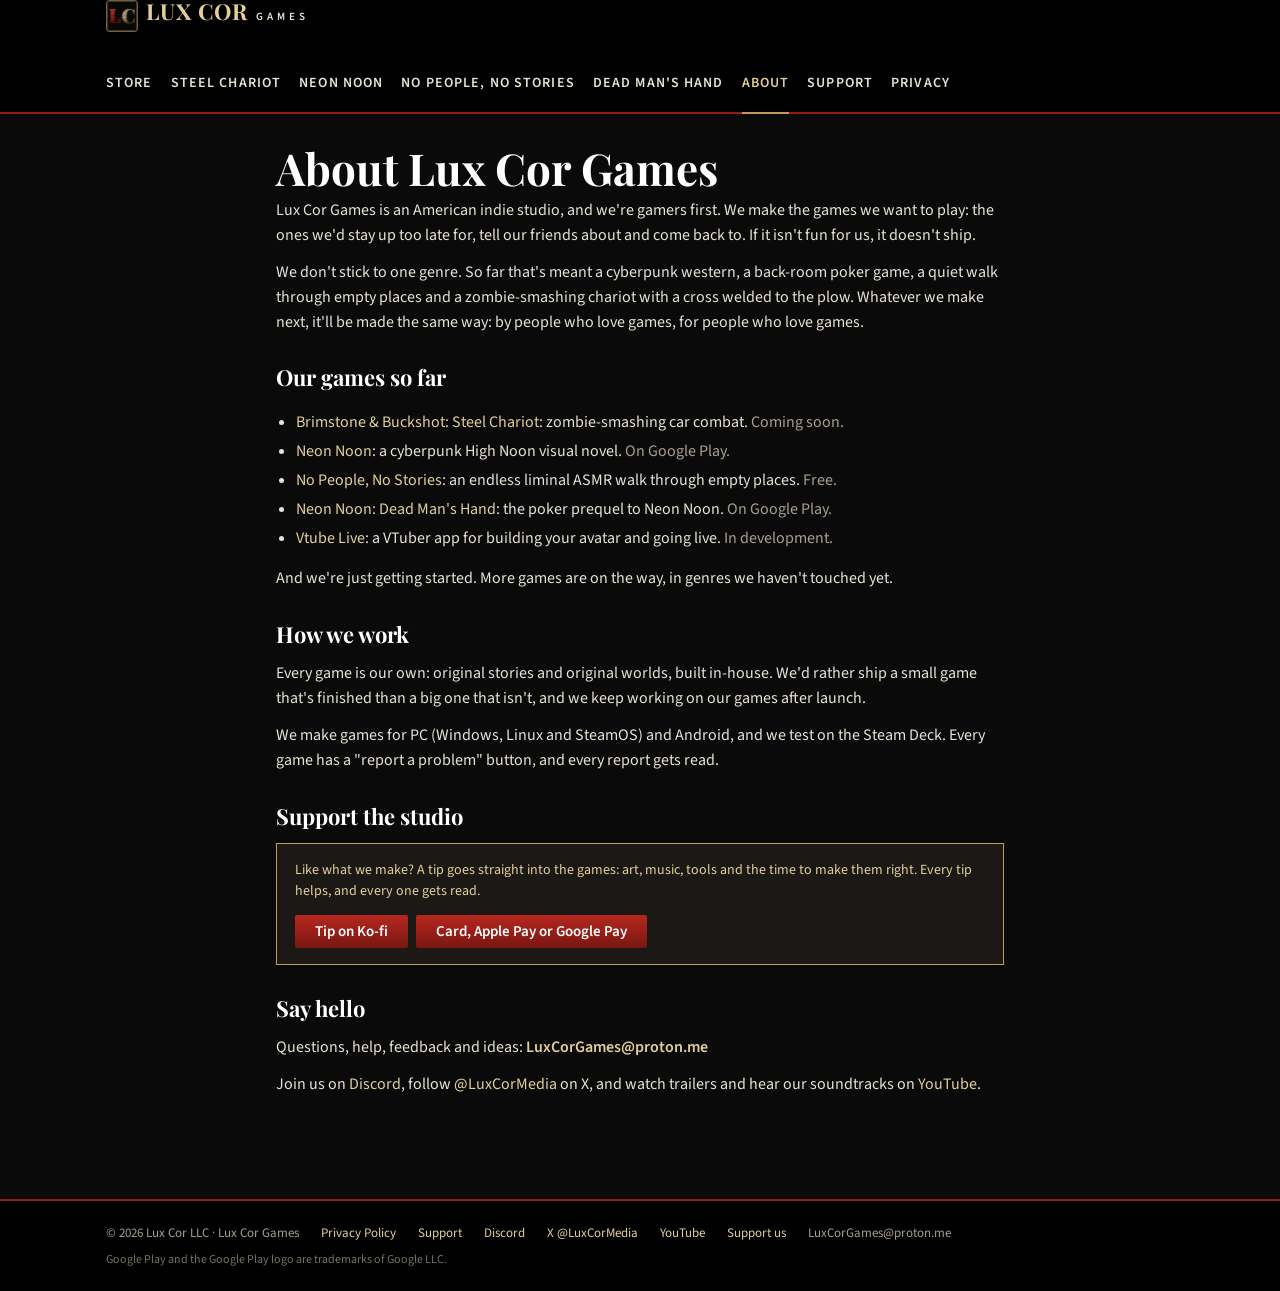
==== about.html @ 1eeb2c82 "No People, No Stories 1.0.9 (the Lux Cor Games release); X is @LuxCorMedia" ====
<!doctype html>
<html lang="en">
<head>
<meta charset="utf-8">
<meta name="viewport" content="width=device-width, initial-scale=1, viewport-fit=cover">
<title>About · Lux Cor Games</title>
<meta name="description" content="About Lux Cor Games, an American indie studio of gamers making the games we want to play: what we've made so far, what's next and how we work.">
<meta property="og:site_name" content="Lux Cor Games">
<meta property="og:type" content="website">
<meta property="og:title" content="About · Lux Cor Games">
<meta property="og:description" content="About Lux Cor Games, an American indie studio of gamers making the games we want to play: what we've made so far, what's next and how we work.">
<meta property="og:url" content="https://irlgames.github.io/about.html">
<meta property="og:image" content="https://irlgames.github.io/assets/img/og_home.jpg">
<meta property="og:image:width" content="1200">
<meta property="og:image:height" content="630">
<meta property="og:image:alt" content="About · Lux Cor Games">
<meta property="og:locale" content="en_US">
<meta name="twitter:card" content="summary_large_image">
<meta name="twitter:site" content="@LuxCorMedia">
<meta name="twitter:title" content="About · Lux Cor Games">
<meta name="twitter:description" content="About Lux Cor Games, an American indie studio of gamers making the games we want to play: what we've made so far, what's next and how we work.">
<meta name="twitter:image" content="https://irlgames.github.io/assets/img/og_home.jpg">
<meta name="twitter:image:alt" content="About · Lux Cor Games">
<link rel="canonical" href="https://irlgames.github.io/about.html">
<meta name="theme-color" content="#941D16">
<link rel="icon" href="assets/img/favicon.png">
<link rel="apple-touch-icon" href="assets/img/apple-touch-icon.png">
<link rel="preconnect" href="https://fonts.googleapis.com">
<link rel="stylesheet" href="https://fonts.googleapis.com/css2?family=Playfair+Display:wght@500;700;900&family=Source+Sans+3:wght@400;600&display=swap">
<link rel="stylesheet" href="assets/site.css">
</head>
<body>
<header class="top"><div class="wrap"><a class="brand" href="index.html"><img src="assets/img/luxcor_mark.webp" alt="" width="32" height="32" style="align-self:center;border-radius:4px">LUX COR <small>GAMES</small></a><nav class="nav" aria-label="Main"><a href="index.html">Store</a><a href="steel-chariot.html">Steel Chariot</a><a href="neon-noon.html">Neon Noon</a><a href="no-people-no-stories.html">No People, No Stories</a><a href="dead-mans-hand.html">Dead Man's Hand</a><a href="about.html" aria-current="page">About</a><a href="support.html">Support</a><a href="privacy.html">Privacy</a></nav></div></header>
<main class="wrap doc"><h1>About Lux Cor Games</h1>
<p>Lux Cor Games is an American indie studio, and we're gamers first. We make the games we want to play: the ones we'd stay up too late for, tell our friends about and come back to. If it isn't fun for us, it doesn't ship.</p>
<p>We don't stick to one genre. So far that's meant a cyberpunk western, a back-room poker game, a quiet walk through empty places and a zombie-smashing chariot with a cross welded to the plow. Whatever we make next, it'll be made the same way: by people who love games, for people who love games.</p>
<h2>Our games so far</h2>
<ul><li><a href="steel-chariot.html">Brimstone & Buckshot: Steel Chariot</a>: zombie-smashing car combat. <span class="muted">Coming soon.</span></li><li><a href="neon-noon.html">Neon Noon</a>: a cyberpunk High Noon visual novel. <span class="muted">On Google Play.</span></li><li><a href="no-people-no-stories.html">No People, No Stories</a>: an endless liminal ASMR walk through empty places. <span class="muted">Free.</span></li><li><a href="dead-mans-hand.html">Neon Noon: Dead Man's Hand</a>: the poker prequel to Neon Noon. <span class="muted">On Google Play.</span></li><li><a href="index.html#vtube-live">Vtube Live</a>: a VTuber app for building your avatar and going live. <span class="muted">In development.</span></li></ul>
<p>And we're just getting started. More games are on the way, in genres we haven't touched yet.</p>
<h2>How we work</h2>
<p>Every game is our own: original stories and original worlds, built in-house. We'd rather ship a small game that's finished than a big one that isn't, and we keep working on our games after launch.</p>
<p>We make games for PC (Windows, Linux and SteamOS) and Android, and we test on the Steam Deck. Every game has a "report a problem" button, and every report gets read.</p>
<h2 id="support-us">Support the studio</h2>
<div class="buy" style="margin:0 0 8px"><div><p style="margin:0">Like what we make? A tip goes straight into the games: art, music, tools and the time to make them right. Every tip helps, and every one gets read.</p></div><div style="display:flex;gap:8px;flex-wrap:wrap"><a class="btn" href="https://ko-fi.com/irlgames" rel="noopener">Tip on Ko-fi</a><a class="btn" href="https://buy.stripe.com/dRmcN66tAaqpdO12DD7Re00" rel="noopener">Card, Apple Pay or Google Pay</a></div></div>
<h2>Say hello</h2>
<p>Questions, help, feedback and ideas: <span class="mail">LuxCorGames@proton.me</span></p>
<p>Join us on <a href="https://discord.gg/7yDTUyphKN" rel="noopener">Discord</a>, follow <a href="https://x.com/LuxCorMedia" rel="noopener">@LuxCorMedia</a> on X, and watch trailers and hear our soundtracks on <a href="https://www.youtube.com/@IRLGamesNow" rel="noopener">YouTube</a>.</p></main>
<footer><div class="wrap"><span>© 2026 Lux Cor LLC · Lux Cor Games</span><a href="privacy.html">Privacy Policy</a><a href="support.html">Support</a><a href="https://discord.gg/7yDTUyphKN" rel="noopener">Discord</a><a href="https://x.com/LuxCorMedia" rel="noopener">X @LuxCorMedia</a><a href="https://www.youtube.com/@IRLGamesNow" rel="noopener">YouTube</a><a href="about.html#support-us">Support us</a><span>LuxCorGames@proton.me</span><span class="tm">Google Play and the Google Play logo are trademarks of Google LLC.</span></div></footer>
<script src="assets/site.js"></script>
</body>
</html>
---- assets/site.css ----
/* LUX COR GAMES · site style. Colours: Lux Cor LLC (black, crimson, gold, white). Layout: after the Steam store. */
:root {
  --bg: #0a0a0a;
  --panel: #141110;
  --panel-2: #1c1815;
  --line: #3a2f1d;
  --gold: #be9b58;
  --gold-hi: #e2cf98;
  --crimson: #941d16;
  --crimson-hi: #b3271e;
  --text: #e8e2d6;
  --muted: #a99f8f;
  --f-display: "Playfair Display", Georgia, serif;
  --f-body: "Source Sans 3", Arial, Helvetica, sans-serif;
  color-scheme: dark;
}
* { box-sizing: border-box; }
[hidden] { display: none !important; }
html { background: var(--bg); }
body { margin: 0; background: var(--bg); color: var(--text); font: 16px/1.55 var(--f-body); }
a { color: var(--gold-hi); text-decoration: none; }
a:hover, a:focus-visible { color: #fff; }
:focus-visible { outline: 2px solid var(--gold); outline-offset: 2px; }
img, video { max-width: 100%; display: block; }
.wrap { max-width: 1100px; margin: 0 auto; padding-left: max(16px, env(safe-area-inset-left, 0px)); padding-right: max(16px, env(safe-area-inset-right, 0px)); }

/* top bar, like Steam's global header */
.top { background: #000; border-bottom: 2px solid var(--crimson); position: sticky; top: 0; z-index: 20; }
.top .wrap { display: flex; align-items: center; gap: 22px; min-height: 64px; flex-wrap: wrap; }
.brand { display: flex; align-items: baseline; gap: 8px; font: 700 22px/1 var(--f-display); color: var(--gold-hi); letter-spacing: .04em; }
.brand small { font: 600 11px/1 var(--f-body); letter-spacing: .35em; color: var(--text); }
.nav { display: flex; gap: 2px 18px; flex-wrap: wrap; }   /* (18 / .08em: LUX COR GAMES is wider than the old name, 2026-11-10) */
.nav a { color: var(--text); font: 600 14px/1 var(--f-body); letter-spacing: .08em; text-transform: uppercase; padding: 22px 0; border-bottom: 2px solid transparent; margin-bottom: -2px; }
.nav a:hover, .nav a[aria-current="page"] { color: var(--gold-hi); border-bottom-color: var(--gold); }

.hero img { width: 100%; height: auto; }
a.hero { display: block; }
.section { padding-block: 34px; }
.h-label { font: 600 13px/1 var(--f-body); letter-spacing: .14em; text-transform: uppercase; color: var(--gold); border-bottom: 2px solid var(--crimson); padding-bottom: 8px; margin: 0 0 16px; }
h1, h2, h3 { font-family: var(--f-display); color: #fff; text-wrap: balance; }
h1 { font-size: clamp(30px, 4.6vw, 44px); line-height: 1.1; margin: 0 0 6px; }
h2 { font-size: 26px; margin: 0 0 10px; }
p { margin: 0 0 12px; }
.muted { color: var(--muted); }

/* featured carousel (Steam's "Featured & Recommended") */
.feat { position: relative; display: grid; grid-template-columns: 1.9fr 1fr; background: var(--panel); box-shadow: 0 0 18px rgba(0, 0, 0, .9); border: 1px solid var(--line); }
.feat-main { position: relative; aspect-ratio: 16 / 9; background: #000; overflow: hidden; }
.feat-main img { width: 100%; height: 100%; object-fit: cover; }
.feat-side { padding: 16px 18px; display: grid; gap: 10px; align-content: start; min-width: 0; }
.feat-side h2 { margin: 0; }
.thumbs4 { display: grid; grid-template-columns: 1fr 1fr; gap: 6px; }
.thumbs4 img { aspect-ratio: 16 / 9; object-fit: cover; opacity: .82; cursor: pointer; border: 1px solid transparent; }
.thumbs4 img:hover { opacity: 1; border-color: var(--gold); }
.badge { display: inline-block; font: 600 13px/1 var(--f-body); color: #fff; background: var(--crimson); padding: 6px 9px; border-radius: 2px; }
.arrow { position: absolute; top: 50%; transform: translateY(-50%); width: 40px; height: 72px; border: 0; background: rgba(0, 0, 0, .55); color: var(--gold-hi); font-size: 26px; cursor: pointer; z-index: 2; }
.arrow:hover { background: rgba(148, 29, 22, .85); color: #fff; }
.arrow.l { left: -46px; } .arrow.r { right: -46px; }
.dots { display: flex; gap: 6px; justify-content: center; margin-top: 12px; }
.dots button { width: 18px; height: 9px; border: 0; border-radius: 2px; background: #3a332b; cursor: pointer; }
.dots button[aria-current="true"] { background: var(--gold); }

/* capsule row */
.caps { display: grid; grid-template-columns: repeat(auto-fit, minmax(240px, 1fr)); gap: 14px; }
.cap { background: var(--panel); border: 1px solid var(--line); display: grid; transition: border-color .15s, transform .15s; }
.cap:hover { border-color: var(--gold); transform: translateY(-2px); }
.cap img, .cap .vt { width: 100%; aspect-ratio: 460 / 215; object-fit: cover; }
.cap .vt { display: grid; place-items: center; background: #100e0d; }
.cap .vt img { width: 96px; height: 96px; aspect-ratio: 1; border-radius: 22px; }
.cap .ct { display: flex; justify-content: space-between; gap: 10px; padding: 10px 12px; font-size: 14px; color: #fff; }
.cap .ct span { color: var(--gold-hi); white-space: nowrap; }

.tags { display: flex; flex-wrap: wrap; gap: 4px; }
.tag { background: rgba(190, 155, 88, .16); color: var(--gold-hi); padding: 3px 9px; border-radius: 2px; font-size: 13px; }

/* app page (Steam's store page) */
.crumbs { font-size: 13px; color: var(--muted); margin: 22px 0 4px; }
.app { display: grid; grid-template-columns: 1.9fr 1fr; gap: 16px; margin-top: 12px; }
.media { min-width: 0; }
.viewer { aspect-ratio: 16 / 9; background: #000; border: 1px solid var(--line); }
.viewer video, .viewer img { width: 100%; height: 100%; object-fit: contain; }
.strip { display: flex; gap: 6px; overflow-x: auto; padding: 8px 0; }
.strip button { flex: 0 0 auto; width: 120px; padding: 0; border: 2px solid transparent; background: #000; cursor: pointer; position: relative; }
.strip button[aria-current="true"] { border-color: var(--gold); }
.strip img { width: 100%; aspect-ratio: 16 / 9; object-fit: cover; }
.strip .play::after { content: "▶"; position: absolute; inset: 0; display: grid; place-items: center; color: #fff; font-size: 22px; text-shadow: 0 0 6px #000; }
.side { display: grid; gap: 12px; align-content: start; min-width: 0; }
.side .capimg { width: 100%; aspect-ratio: 460 / 215; object-fit: cover; border: 1px solid var(--line); }
.facts { display: grid; grid-template-columns: auto 1fr; gap: 4px 14px; font-size: 13px; }
.facts dt { color: #8a7a5c; text-transform: uppercase; letter-spacing: .05em; }
.facts dd { margin: 0; }
.buy { margin: 22px 0; background: var(--panel-2); border: 1px solid var(--gold); padding: 16px 18px; display: flex; flex-wrap: wrap; justify-content: space-between; align-items: center; gap: 12px; }
.buy h2 { margin: 0; font-size: 21px; }
.buy p { margin: 2px 0 0; color: var(--gold-hi); font-size: 14px; }
.play { display: inline-block; line-height: 0; }
footer .tm { flex-basis: 100%; font-size: 12px; opacity: .7; }
.btn { display: inline-block; background: linear-gradient(to bottom, var(--crimson-hi) 5%, #7c1712 95%); color: #fff; padding: 9px 20px; border-radius: 2px; font: 600 15px/1 var(--f-body); white-space: nowrap; }
.cols { display: grid; grid-template-columns: 1.9fr 1fr; gap: 26px; }
.cols > * { min-width: 0; }
.panel { background: var(--panel); border: 1px solid var(--line); padding: 14px 16px; }
.panel ul { margin: 0; padding-left: 18px; }
.panel li { margin: 4px 0; }
.about p { max-width: 68ch; }

/* text pages */
.doc { max-width: 760px; padding-block: 30px 50px; }
.doc h2 { font-size: 22px; margin-top: 26px; }
.doc ul { padding-left: 20px; }
.doc li { margin: 4px 0; }
.mail { color: var(--gold-hi); font-weight: 600; user-select: all; }

.vtube { display: flex; gap: 20px; align-items: center; flex-wrap: wrap; background: var(--panel); border: 1px solid var(--line); padding: 18px; }
.vtube img { width: 112px; height: 112px; border-radius: 26px; }
.vtube > div { flex: 1; min-width: 240px; }

footer { border-top: 2px solid var(--crimson); background: #000; margin-top: 40px; }
footer .wrap { padding-block: 22px; display: flex; flex-wrap: wrap; gap: 8px 22px; font-size: 13px; color: var(--muted); }

@media (max-width: 1220px) { .arrow.l { left: 6px; } .arrow.r { right: 6px; } }
@media (max-width: 820px) {
  .feat, .app, .cols { grid-template-columns: 1fr; }
  .arrow { display: none; }
  .nav a { padding: 12px 0; }
  .top .wrap { gap: 6px 22px; padding-block: 10px; }
}
@media (prefers-reduced-motion: reduce) { .cap { transition: none; } .cap:hover { transform: none; } }
/* four capsules in the row (No People, No Stories added 2026-10-30): the Vtube card's icon took the full-width capsule image rule
   and the card ran past the page; long labels wrap */
.cap { min-width: 0; grid-template-columns: minmax(0, 1fr); }
.cap .ct { flex-wrap: wrap; }
.cap .vt img { width: 96px; height: 96px; aspect-ratio: 1; border-radius: 22px; }
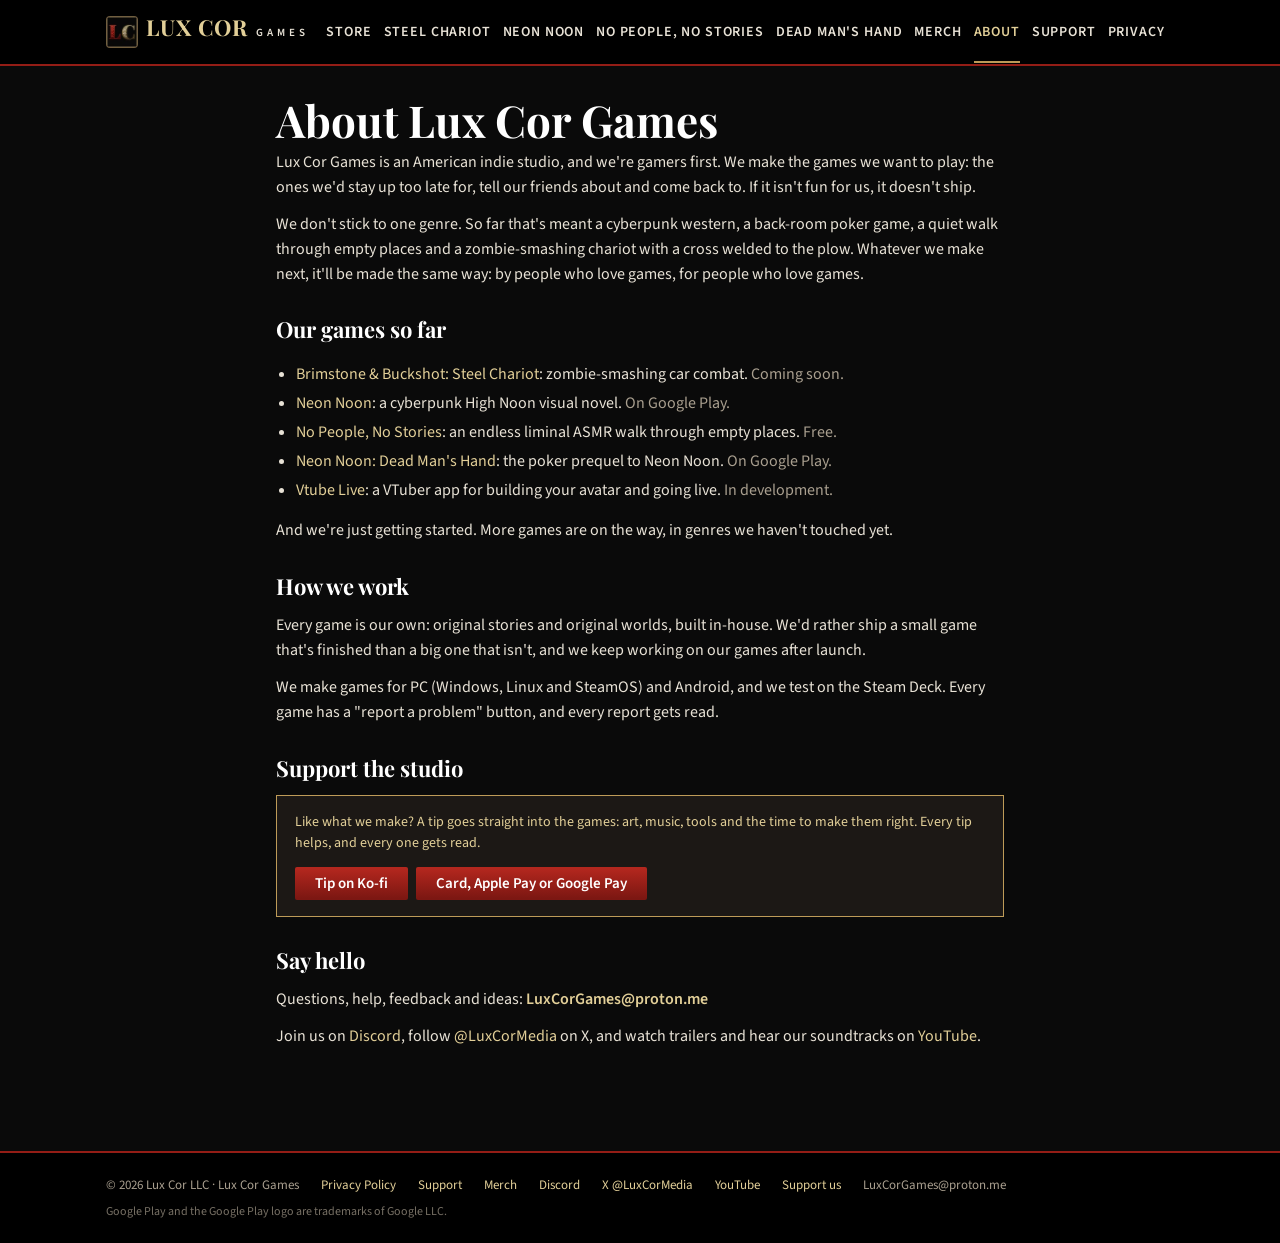
==== commit ac81d77f: "Merch link to the Lux Cor Games shop on Fourthwall in the menu and footer Co-Authored-By: Claude Opu" ====
--- a/about.html
+++ b/about.html
@@ -30,7 +30,7 @@
 <link rel="stylesheet" href="assets/site.css">
 </head>
 <body>
-<header class="top"><div class="wrap"><a class="brand" href="index.html"><img src="assets/img/luxcor_mark.webp" alt="" width="32" height="32" style="align-self:center;border-radius:4px">LUX COR <small>GAMES</small></a><nav class="nav" aria-label="Main"><a href="index.html">Store</a><a href="steel-chariot.html">Steel Chariot</a><a href="neon-noon.html">Neon Noon</a><a href="no-people-no-stories.html">No People, No Stories</a><a href="dead-mans-hand.html">Dead Man's Hand</a><a href="about.html" aria-current="page">About</a><a href="support.html">Support</a><a href="privacy.html">Privacy</a></nav></div></header>
+<header class="top"><div class="wrap"><a class="brand" href="index.html"><img src="assets/img/luxcor_mark.webp" alt="" width="32" height="32" style="align-self:center;border-radius:4px">LUX COR <small>GAMES</small></a><nav class="nav" aria-label="Main"><a href="index.html">Store</a><a href="steel-chariot.html">Steel Chariot</a><a href="neon-noon.html">Neon Noon</a><a href="no-people-no-stories.html">No People, No Stories</a><a href="dead-mans-hand.html">Dead Man's Hand</a><a href="https://luxcorgames-shop.fourthwall.com/">Merch</a><a href="about.html" aria-current="page">About</a><a href="support.html">Support</a><a href="privacy.html">Privacy</a></nav></div></header>
 <main class="wrap doc"><h1>About Lux Cor Games</h1>
 <p>Lux Cor Games is an American indie studio, and we're gamers first. We make the games we want to play: the ones we'd stay up too late for, tell our friends about and come back to. If it isn't fun for us, it doesn't ship.</p>
 <p>We don't stick to one genre. So far that's meant a cyberpunk western, a back-room poker game, a quiet walk through empty places and a zombie-smashing chariot with a cross welded to the plow. Whatever we make next, it'll be made the same way: by people who love games, for people who love games.</p>
@@ -44,8 +44,8 @@
 <div class="buy" style="margin:0 0 8px"><div><p style="margin:0">Like what we make? A tip goes straight into the games: art, music, tools and the time to make them right. Every tip helps, and every one gets read.</p></div><div style="display:flex;gap:8px;flex-wrap:wrap"><a class="btn" href="https://ko-fi.com/irlgames" rel="noopener">Tip on Ko-fi</a><a class="btn" href="https://buy.stripe.com/dRmcN66tAaqpdO12DD7Re00" rel="noopener">Card, Apple Pay or Google Pay</a></div></div>
 <h2>Say hello</h2>
 <p>Questions, help, feedback and ideas: <span class="mail">LuxCorGames@proton.me</span></p>
-<p>Join us on <a href="https://discord.gg/7yDTUyphKN" rel="noopener">Discord</a>, follow <a href="https://x.com/LuxCorMedia" rel="noopener">@LuxCorMedia</a> on X, and watch trailers and hear our soundtracks on <a href="https://www.youtube.com/@IRLGamesNow" rel="noopener">YouTube</a>.</p></main>
-<footer><div class="wrap"><span>© 2026 Lux Cor LLC · Lux Cor Games</span><a href="privacy.html">Privacy Policy</a><a href="support.html">Support</a><a href="https://discord.gg/7yDTUyphKN" rel="noopener">Discord</a><a href="https://x.com/LuxCorMedia" rel="noopener">X @LuxCorMedia</a><a href="https://www.youtube.com/@IRLGamesNow" rel="noopener">YouTube</a><a href="about.html#support-us">Support us</a><span>LuxCorGames@proton.me</span><span class="tm">Google Play and the Google Play logo are trademarks of Google LLC.</span></div></footer>
+<p>Join us on <a href="https://discord.gg/7yDTUyphKN" rel="noopener">Discord</a>, follow <a href="https://x.com/LuxCorMedia" rel="noopener">@LuxCorMedia</a> on X, and watch trailers and hear our soundtracks on <a href="https://www.youtube.com/@LuxCorGames" rel="noopener">YouTube</a>.</p></main>
+<footer><div class="wrap"><span>© 2026 Lux Cor LLC · Lux Cor Games</span><a href="privacy.html">Privacy Policy</a><a href="support.html">Support</a><a href="https://luxcorgames-shop.fourthwall.com/" rel="noopener">Merch</a><a href="https://discord.gg/7yDTUyphKN" rel="noopener">Discord</a><a href="https://x.com/LuxCorMedia" rel="noopener">X @LuxCorMedia</a><a href="https://www.youtube.com/@LuxCorGames" rel="noopener">YouTube</a><a href="about.html#support-us">Support us</a><span>LuxCorGames@proton.me</span><span class="tm">Google Play and the Google Play logo are trademarks of Google LLC.</span></div></footer>
 <script src="assets/site.js"></script>
 </body>
 </html>
--- a/assets/site.css
+++ b/assets/site.css
@@ -26,11 +26,11 @@
 
 /* top bar, like Steam's global header */
 .top { background: #000; border-bottom: 2px solid var(--crimson); position: sticky; top: 0; z-index: 20; }
-.top .wrap { display: flex; align-items: center; gap: 22px; min-height: 64px; flex-wrap: wrap; }
+.top .wrap { display: flex; align-items: center; gap: 18px; min-height: 64px; flex-wrap: wrap; }
 .brand { display: flex; align-items: baseline; gap: 8px; font: 700 22px/1 var(--f-display); color: var(--gold-hi); letter-spacing: .04em; }
 .brand small { font: 600 11px/1 var(--f-body); letter-spacing: .35em; color: var(--text); }
-.nav { display: flex; gap: 2px 18px; flex-wrap: wrap; }   /* (18 / .08em: LUX COR GAMES is wider than the old name, 2026-11-10) */
-.nav a { color: var(--text); font: 600 14px/1 var(--f-body); letter-spacing: .08em; text-transform: uppercase; padding: 22px 0; border-bottom: 2px solid transparent; margin-bottom: -2px; }
+.nav { display: flex; gap: 2px 12px; flex-wrap: wrap; }   /* (12 / .06em: with MERCH added 2026-11-13 the menu dropped under the logo at 18 / .08em) */
+.nav a { color: var(--text); font: 600 14px/1 var(--f-body); letter-spacing: .06em; text-transform: uppercase; padding: 22px 0; border-bottom: 2px solid transparent; margin-bottom: -2px; }
 .nav a:hover, .nav a[aria-current="page"] { color: var(--gold-hi); border-bottom-color: var(--gold); }
 
 .hero img { width: 100%; height: auto; }
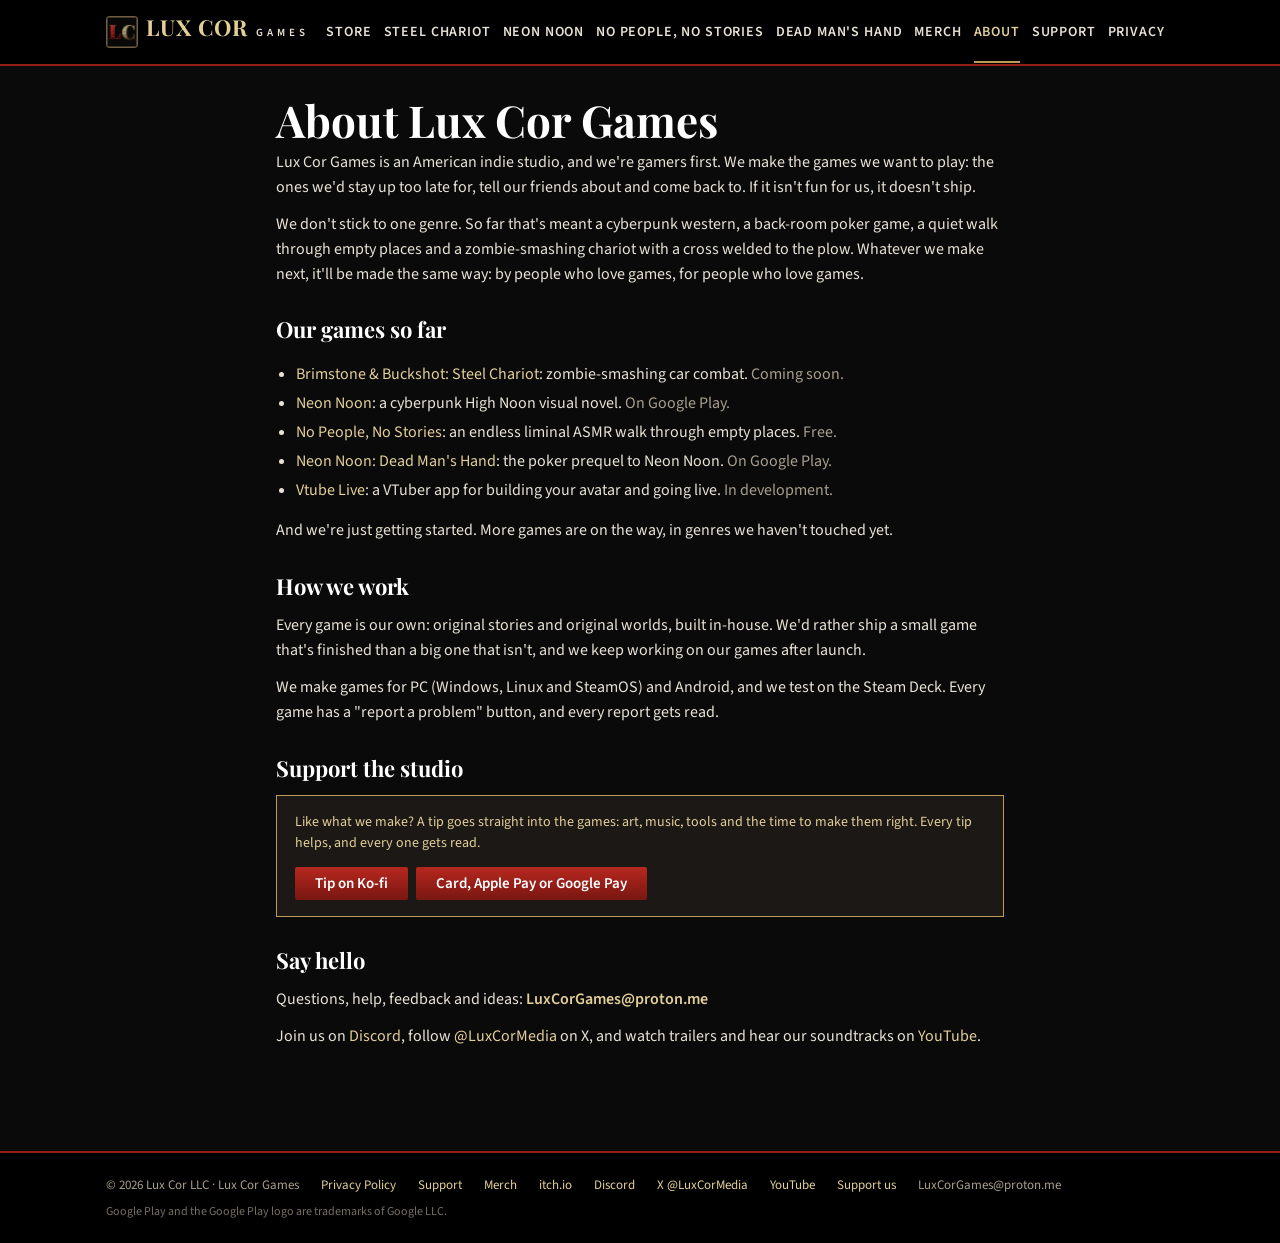
==== commit 10f86abf: "itch.io link (lux-cor-games.itch.io) in the footer and the community section Co-Authored-By: Claude " ====
--- a/about.html
+++ b/about.html
@@ -45,7 +45,7 @@
 <h2>Say hello</h2>
 <p>Questions, help, feedback and ideas: <span class="mail">LuxCorGames@proton.me</span></p>
 <p>Join us on <a href="https://discord.gg/7yDTUyphKN" rel="noopener">Discord</a>, follow <a href="https://x.com/LuxCorMedia" rel="noopener">@LuxCorMedia</a> on X, and watch trailers and hear our soundtracks on <a href="https://www.youtube.com/@LuxCorGames" rel="noopener">YouTube</a>.</p></main>
-<footer><div class="wrap"><span>© 2026 Lux Cor LLC · Lux Cor Games</span><a href="privacy.html">Privacy Policy</a><a href="support.html">Support</a><a href="https://luxcorgames-shop.fourthwall.com/" rel="noopener">Merch</a><a href="https://discord.gg/7yDTUyphKN" rel="noopener">Discord</a><a href="https://x.com/LuxCorMedia" rel="noopener">X @LuxCorMedia</a><a href="https://www.youtube.com/@LuxCorGames" rel="noopener">YouTube</a><a href="about.html#support-us">Support us</a><span>LuxCorGames@proton.me</span><span class="tm">Google Play and the Google Play logo are trademarks of Google LLC.</span></div></footer>
+<footer><div class="wrap"><span>© 2026 Lux Cor LLC · Lux Cor Games</span><a href="privacy.html">Privacy Policy</a><a href="support.html">Support</a><a href="https://luxcorgames-shop.fourthwall.com/" rel="noopener">Merch</a><a href="https://lux-cor-games.itch.io/" rel="noopener">itch.io</a><a href="https://discord.gg/7yDTUyphKN" rel="noopener">Discord</a><a href="https://x.com/LuxCorMedia" rel="noopener">X @LuxCorMedia</a><a href="https://www.youtube.com/@LuxCorGames" rel="noopener">YouTube</a><a href="about.html#support-us">Support us</a><span>LuxCorGames@proton.me</span><span class="tm">Google Play and the Google Play logo are trademarks of Google LLC.</span></div></footer>
 <script src="assets/site.js"></script>
 </body>
 </html>
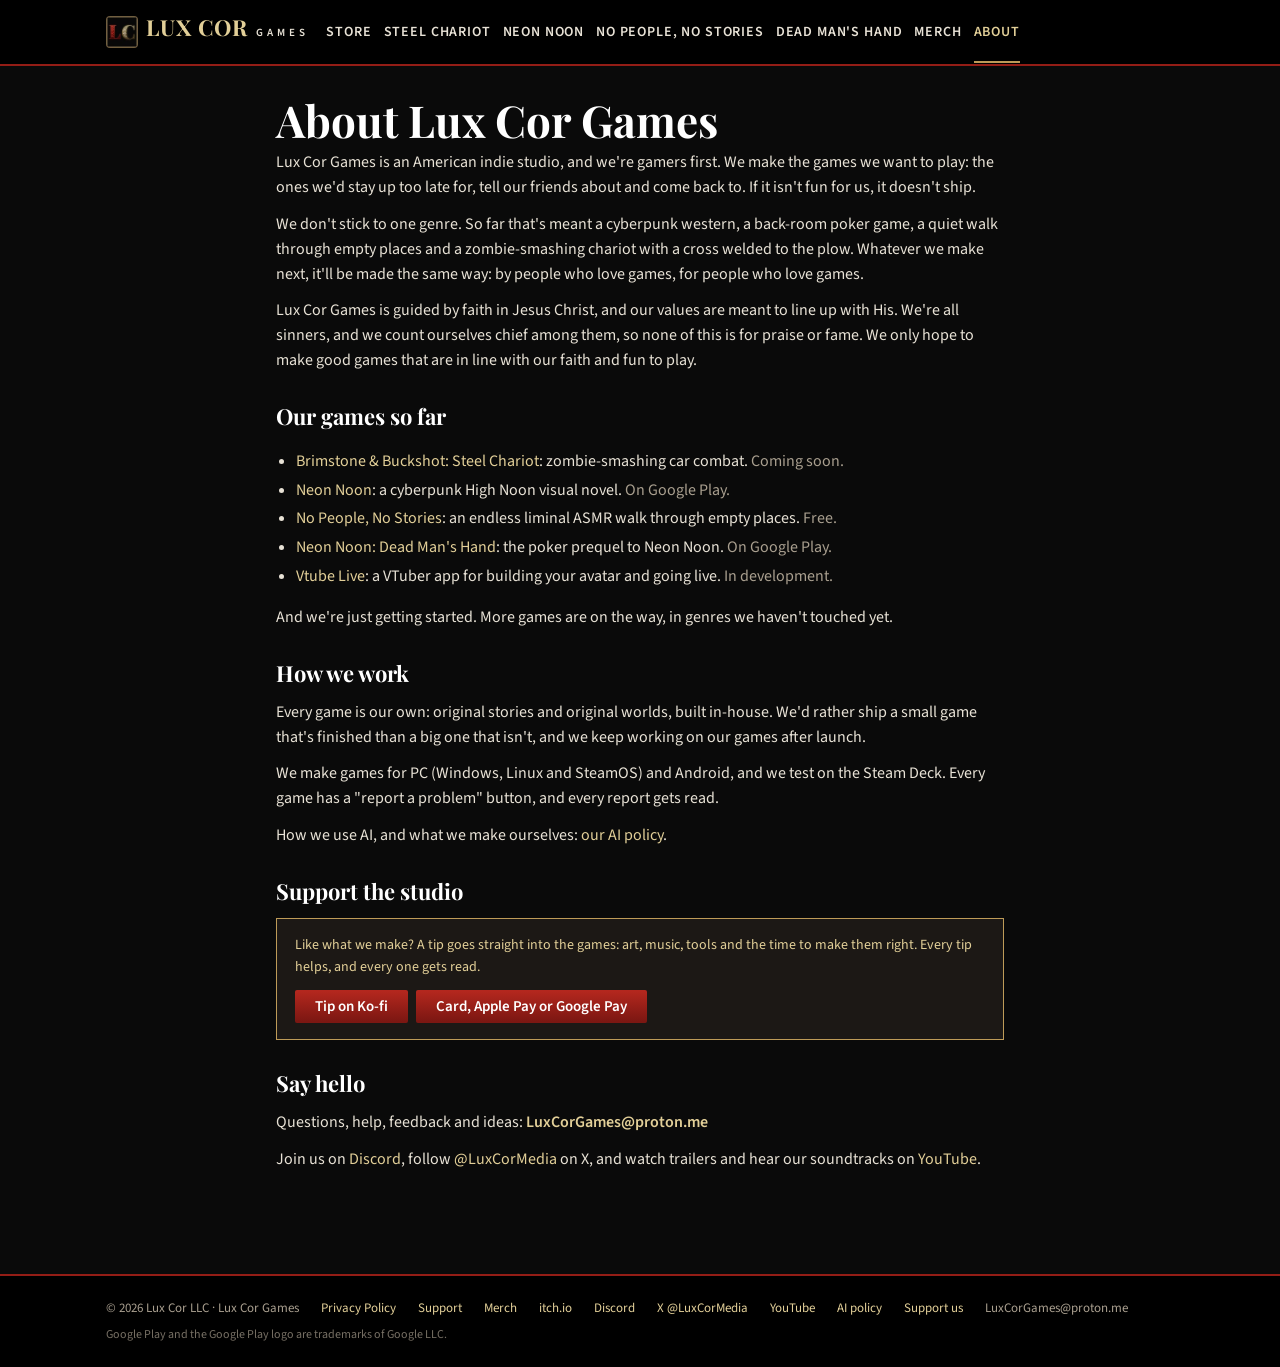
==== commit 460eb369: "AI policy page, faith paragraph on About, Support/Privacy moved to the footer (header too full) Co-A" ====
--- a/about.html
+++ b/about.html
@@ -30,22 +30,24 @@
 <link rel="stylesheet" href="assets/site.css">
 </head>
 <body>
-<header class="top"><div class="wrap"><a class="brand" href="index.html"><img src="assets/img/luxcor_mark.webp" alt="" width="32" height="32" style="align-self:center;border-radius:4px">LUX COR <small>GAMES</small></a><nav class="nav" aria-label="Main"><a href="index.html">Store</a><a href="steel-chariot.html">Steel Chariot</a><a href="neon-noon.html">Neon Noon</a><a href="no-people-no-stories.html">No People, No Stories</a><a href="dead-mans-hand.html">Dead Man's Hand</a><a href="https://luxcorgames-shop.fourthwall.com/">Merch</a><a href="about.html" aria-current="page">About</a><a href="support.html">Support</a><a href="privacy.html">Privacy</a></nav></div></header>
+<header class="top"><div class="wrap"><a class="brand" href="index.html"><img src="assets/img/luxcor_mark.webp" alt="" width="32" height="32" style="align-self:center;border-radius:4px">LUX COR <small>GAMES</small></a><nav class="nav" aria-label="Main"><a href="index.html">Store</a><a href="steel-chariot.html">Steel Chariot</a><a href="neon-noon.html">Neon Noon</a><a href="no-people-no-stories.html">No People, No Stories</a><a href="dead-mans-hand.html">Dead Man's Hand</a><a href="https://luxcorgames-shop.fourthwall.com/">Merch</a><a href="about.html" aria-current="page">About</a></nav></div></header>
 <main class="wrap doc"><h1>About Lux Cor Games</h1>
 <p>Lux Cor Games is an American indie studio, and we're gamers first. We make the games we want to play: the ones we'd stay up too late for, tell our friends about and come back to. If it isn't fun for us, it doesn't ship.</p>
 <p>We don't stick to one genre. So far that's meant a cyberpunk western, a back-room poker game, a quiet walk through empty places and a zombie-smashing chariot with a cross welded to the plow. Whatever we make next, it'll be made the same way: by people who love games, for people who love games.</p>
+<p id="faith">Lux Cor Games is guided by faith in Jesus Christ, and our values are meant to line up with His. We're all sinners, and we count ourselves chief among them, so none of this is for praise or fame. We only hope to make good games that are in line with our faith and fun to play.</p>
 <h2>Our games so far</h2>
 <ul><li><a href="steel-chariot.html">Brimstone & Buckshot: Steel Chariot</a>: zombie-smashing car combat. <span class="muted">Coming soon.</span></li><li><a href="neon-noon.html">Neon Noon</a>: a cyberpunk High Noon visual novel. <span class="muted">On Google Play.</span></li><li><a href="no-people-no-stories.html">No People, No Stories</a>: an endless liminal ASMR walk through empty places. <span class="muted">Free.</span></li><li><a href="dead-mans-hand.html">Neon Noon: Dead Man's Hand</a>: the poker prequel to Neon Noon. <span class="muted">On Google Play.</span></li><li><a href="index.html#vtube-live">Vtube Live</a>: a VTuber app for building your avatar and going live. <span class="muted">In development.</span></li></ul>
 <p>And we're just getting started. More games are on the way, in genres we haven't touched yet.</p>
 <h2>How we work</h2>
 <p>Every game is our own: original stories and original worlds, built in-house. We'd rather ship a small game that's finished than a big one that isn't, and we keep working on our games after launch.</p>
 <p>We make games for PC (Windows, Linux and SteamOS) and Android, and we test on the Steam Deck. Every game has a "report a problem" button, and every report gets read.</p>
+<p>How we use AI, and what we make ourselves: <a href="ai-policy.html">our AI policy</a>.</p>
 <h2 id="support-us">Support the studio</h2>
 <div class="buy" style="margin:0 0 8px"><div><p style="margin:0">Like what we make? A tip goes straight into the games: art, music, tools and the time to make them right. Every tip helps, and every one gets read.</p></div><div style="display:flex;gap:8px;flex-wrap:wrap"><a class="btn" href="https://ko-fi.com/irlgames" rel="noopener">Tip on Ko-fi</a><a class="btn" href="https://buy.stripe.com/dRmcN66tAaqpdO12DD7Re00" rel="noopener">Card, Apple Pay or Google Pay</a></div></div>
 <h2>Say hello</h2>
 <p>Questions, help, feedback and ideas: <span class="mail">LuxCorGames@proton.me</span></p>
 <p>Join us on <a href="https://discord.gg/7yDTUyphKN" rel="noopener">Discord</a>, follow <a href="https://x.com/LuxCorMedia" rel="noopener">@LuxCorMedia</a> on X, and watch trailers and hear our soundtracks on <a href="https://www.youtube.com/@LuxCorGames" rel="noopener">YouTube</a>.</p></main>
-<footer><div class="wrap"><span>© 2026 Lux Cor LLC · Lux Cor Games</span><a href="privacy.html">Privacy Policy</a><a href="support.html">Support</a><a href="https://luxcorgames-shop.fourthwall.com/" rel="noopener">Merch</a><a href="https://lux-cor-games.itch.io/" rel="noopener">itch.io</a><a href="https://discord.gg/7yDTUyphKN" rel="noopener">Discord</a><a href="https://x.com/LuxCorMedia" rel="noopener">X @LuxCorMedia</a><a href="https://www.youtube.com/@LuxCorGames" rel="noopener">YouTube</a><a href="about.html#support-us">Support us</a><span>LuxCorGames@proton.me</span><span class="tm">Google Play and the Google Play logo are trademarks of Google LLC.</span></div></footer>
+<footer><div class="wrap"><span>© 2026 Lux Cor LLC · Lux Cor Games</span><a href="privacy.html">Privacy Policy</a><a href="support.html">Support</a><a href="https://luxcorgames-shop.fourthwall.com/" rel="noopener">Merch</a><a href="https://lux-cor-games.itch.io/" rel="noopener">itch.io</a><a href="https://discord.gg/7yDTUyphKN" rel="noopener">Discord</a><a href="https://x.com/LuxCorMedia" rel="noopener">X @LuxCorMedia</a><a href="https://www.youtube.com/@LuxCorGames" rel="noopener">YouTube</a><a href="ai-policy.html">AI policy</a><a href="about.html#support-us">Support us</a><span>LuxCorGames@proton.me</span><span class="tm">Google Play and the Google Play logo are trademarks of Google LLC.</span></div></footer>
 <script src="assets/site.js"></script>
 </body>
 </html>
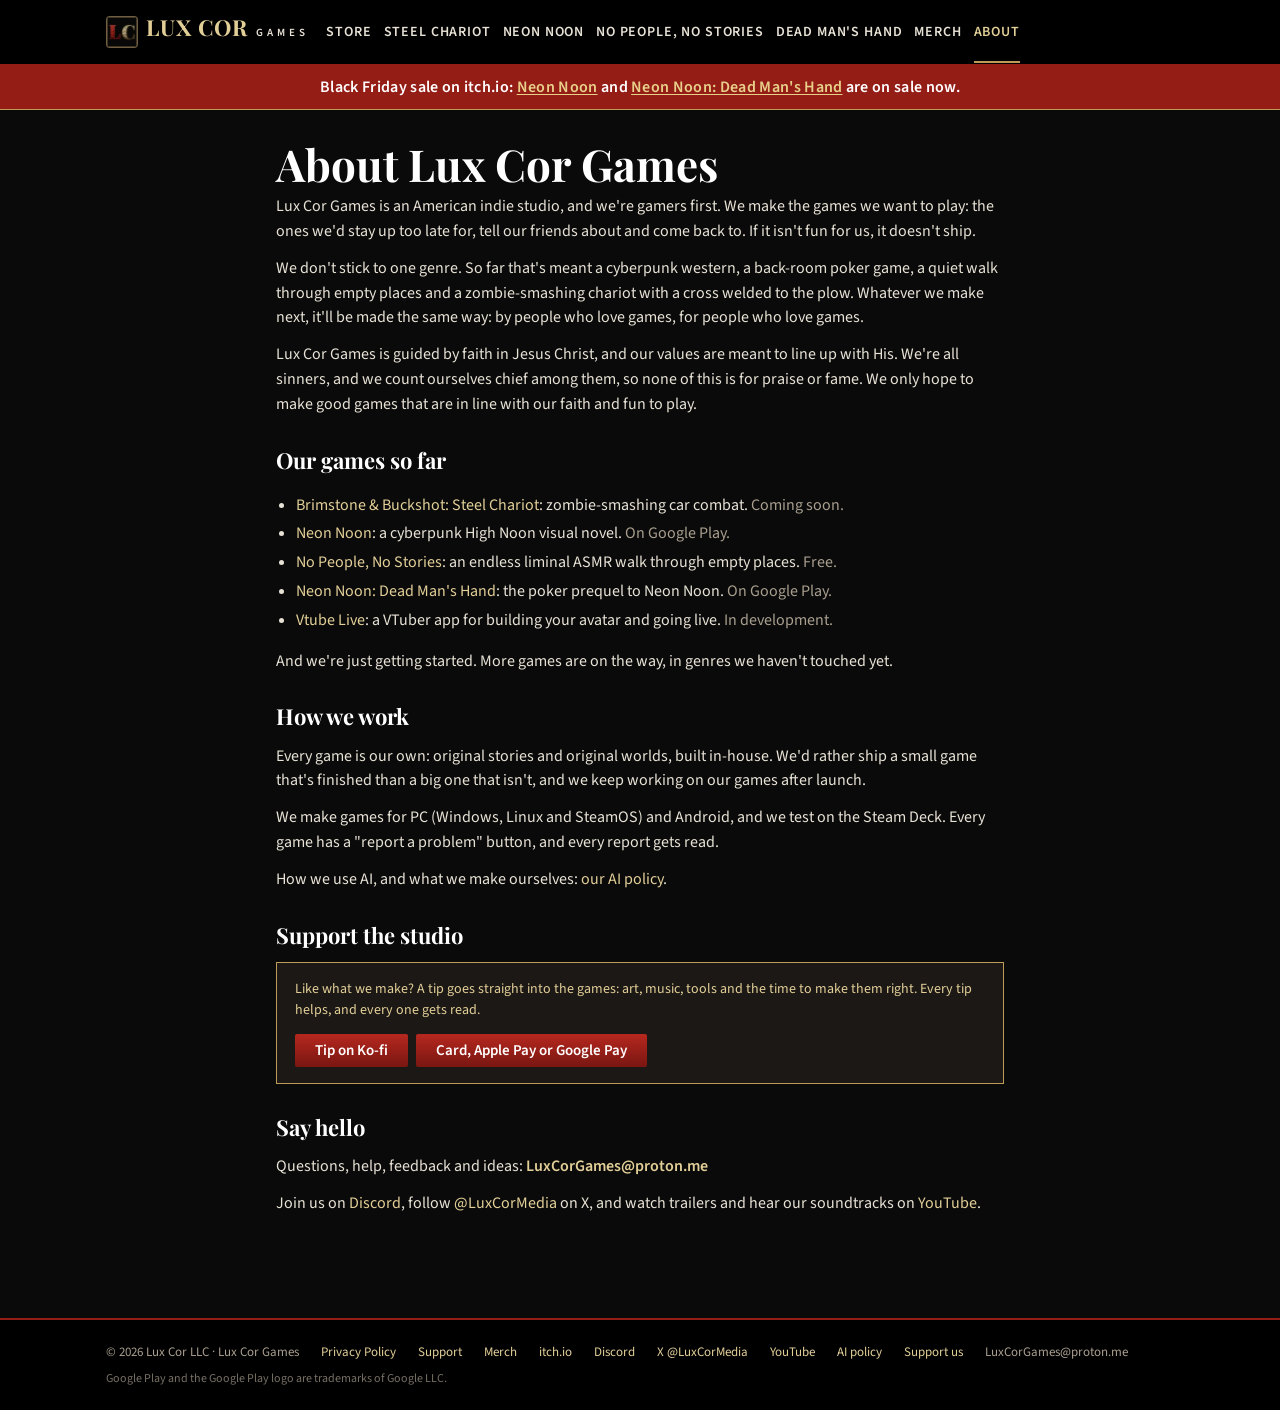
==== commit c8cb9961: "Black Friday sale notice: Neon Noon and Dead Man's Hand on sale on itch.io Co-Authored-By: Claude Op" ====
--- a/about.html
+++ b/about.html
@@ -10,7 +10,7 @@
 <meta property="og:title" content="About · Lux Cor Games">
 <meta property="og:description" content="About Lux Cor Games, an American indie studio of gamers making the games we want to play: what we've made so far, what's next and how we work.">
 <meta property="og:url" content="https://irlgames.github.io/about.html">
-<meta property="og:image" content="https://irlgames.github.io/assets/img/og_home.jpg">
+<meta property="og:image" content="https://irlgames.github.io/assets/img/og_home.jpg?v=20261115b">
 <meta property="og:image:width" content="1200">
 <meta property="og:image:height" content="630">
 <meta property="og:image:alt" content="About · Lux Cor Games">
@@ -19,7 +19,7 @@
 <meta name="twitter:site" content="@LuxCorMedia">
 <meta name="twitter:title" content="About · Lux Cor Games">
 <meta name="twitter:description" content="About Lux Cor Games, an American indie studio of gamers making the games we want to play: what we've made so far, what's next and how we work.">
-<meta name="twitter:image" content="https://irlgames.github.io/assets/img/og_home.jpg">
+<meta name="twitter:image" content="https://irlgames.github.io/assets/img/og_home.jpg?v=20261115b">
 <meta name="twitter:image:alt" content="About · Lux Cor Games">
 <link rel="canonical" href="https://irlgames.github.io/about.html">
 <meta name="theme-color" content="#941D16">
@@ -31,6 +31,8 @@
 </head>
 <body>
 <header class="top"><div class="wrap"><a class="brand" href="index.html"><img src="assets/img/luxcor_mark.webp" alt="" width="32" height="32" style="align-self:center;border-radius:4px">LUX COR <small>GAMES</small></a><nav class="nav" aria-label="Main"><a href="index.html">Store</a><a href="steel-chariot.html">Steel Chariot</a><a href="neon-noon.html">Neon Noon</a><a href="no-people-no-stories.html">No People, No Stories</a><a href="dead-mans-hand.html">Dead Man's Hand</a><a href="https://luxcorgames-shop.fourthwall.com/">Merch</a><a href="about.html" aria-current="page">About</a></nav></div></header>
+<div class="sale" role="note" style="background:#941D16;color:#fff;text-align:center;padding:9px 16px;font-weight:600;letter-spacing:.02em;border-bottom:1px solid #BE9B58">Black Friday sale on itch.io: <a href="https://lux-cor-games.itch.io/neon-noon" rel="noopener">Neon Noon</a> and <a href="https://lux-cor-games.itch.io/neon-noon-dead-mans-hand" rel="noopener">Neon Noon: Dead Man's Hand</a> are on sale now.</div>
+<style>.sale a{color:#E8D08A;text-decoration:underline;text-underline-offset:2px}.sale a:hover{color:#fff}</style>
 <main class="wrap doc"><h1>About Lux Cor Games</h1>
 <p>Lux Cor Games is an American indie studio, and we're gamers first. We make the games we want to play: the ones we'd stay up too late for, tell our friends about and come back to. If it isn't fun for us, it doesn't ship.</p>
 <p>We don't stick to one genre. So far that's meant a cyberpunk western, a back-room poker game, a quiet walk through empty places and a zombie-smashing chariot with a cross welded to the plow. Whatever we make next, it'll be made the same way: by people who love games, for people who love games.</p>
